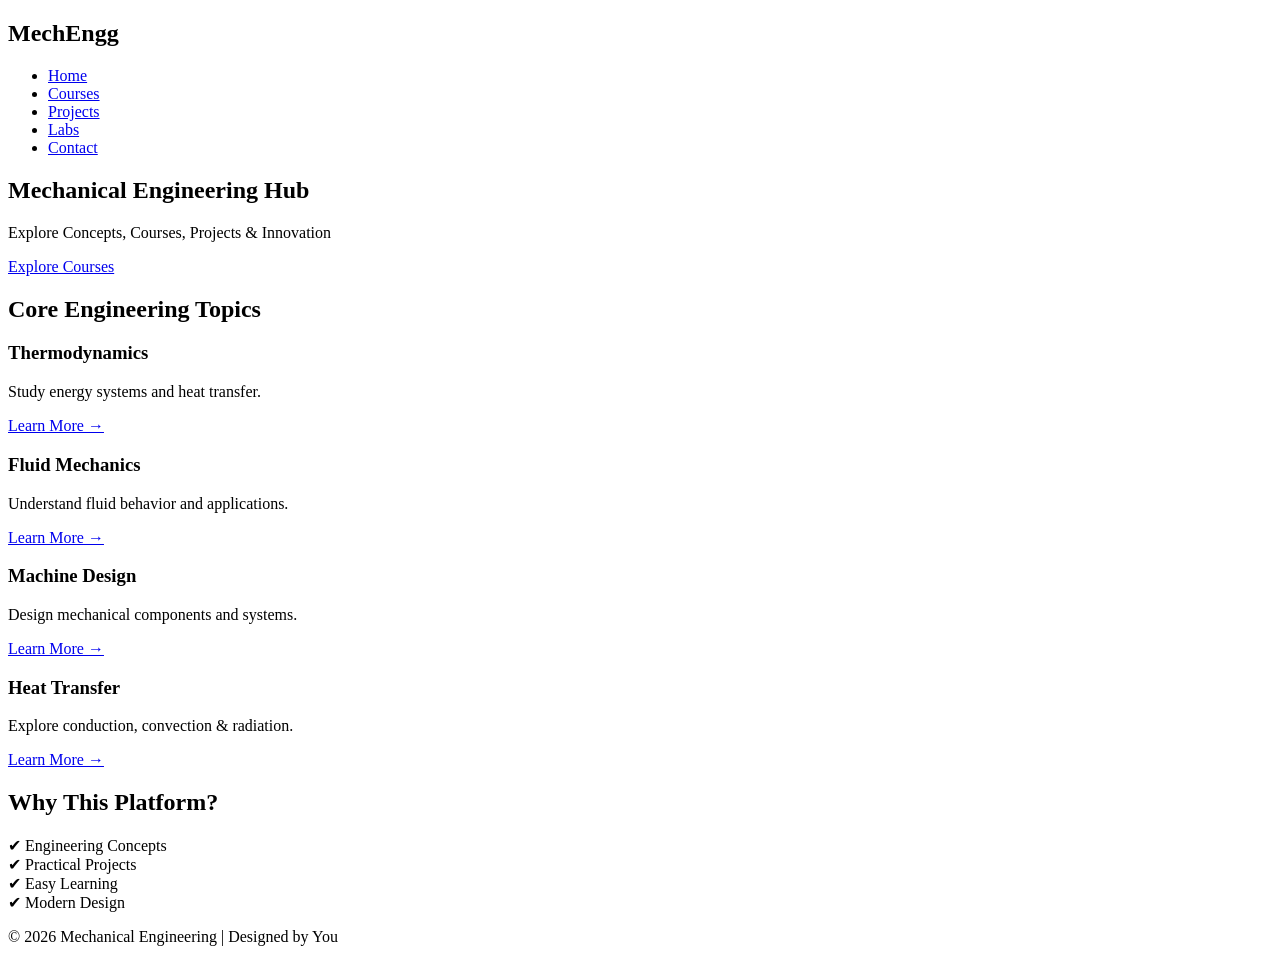
==== index.html @ f903ee6c "Update index.html" ====
<!DOCTYPE html>
<html lang="en">
<head>
<meta charset="UTF-8">
<meta name="viewport" content="width=device-width, initial-scale=1.0">
<title>Mechanical Engineering</title>
<link rel="stylesheet" href="css/style.css">
</head>

<body>

<!-- NAVBAR -->
<nav class="navbar">
    <h2 class="logo">MechEngg</h2>
    <ul>
        <li><a href="index.html">Home</a></li>
        <li><a href="courses.html">Courses</a></li>
        <li><a href="projects.html">Projects</a></li>
        <li><a href="labs.html">Labs</a></li>
        <li><a href="contact.html">Contact</a></li>
    </ul>
</nav>

<!-- HERO SECTION -->
<section class="hero">
    <h1>Mechanical Engineering Hub</h1>
    <p>Explore Concepts, Courses, Projects & Innovation</p>
    <a href="courses.html" class="btn">Explore Courses</a>
</section>

<!-- TOPICS SECTION -->
<section class="topics">
    <h2>Core Engineering Topics</h2>

    <div class="cards">

        <div class="card">
            <h3>Thermodynamics</h3>
            <p>Study energy systems and heat transfer.</p>
            <a href="thermodynamics.html">Learn More →</a>
        </div>

        <div class="card">
            <h3>Fluid Mechanics</h3>
            <p>Understand fluid behavior and applications.</p>
            <a href="fluid.html">Learn More →</a>
        </div>

        <div class="card">
            <h3>Machine Design</h3>
            <p>Design mechanical components and systems.</p>
            <a href="design.html">Learn More →</a>
        </div>

        <div class="card">
            <h3>Heat Transfer</h3>
            <p>Explore conduction, convection & radiation.</p>
            <a href="heat.html">Learn More →</a>
        </div>

    </div>
</section>

<!-- FEATURES SECTION -->
<section class="features">
    <h2>Why This Platform?</h2>

    <div class="feature-box">
        <div>✔ Engineering Concepts</div>
        <div>✔ Practical Projects</div>
        <div>✔ Easy Learning</div>
        <div>✔ Modern Design</div>
    </div>
</section>

<!-- FOOTER -->
<footer>
    <p>© 2026 Mechanical Engineering | Designed by You</p>
</footer>

</body>
</html>
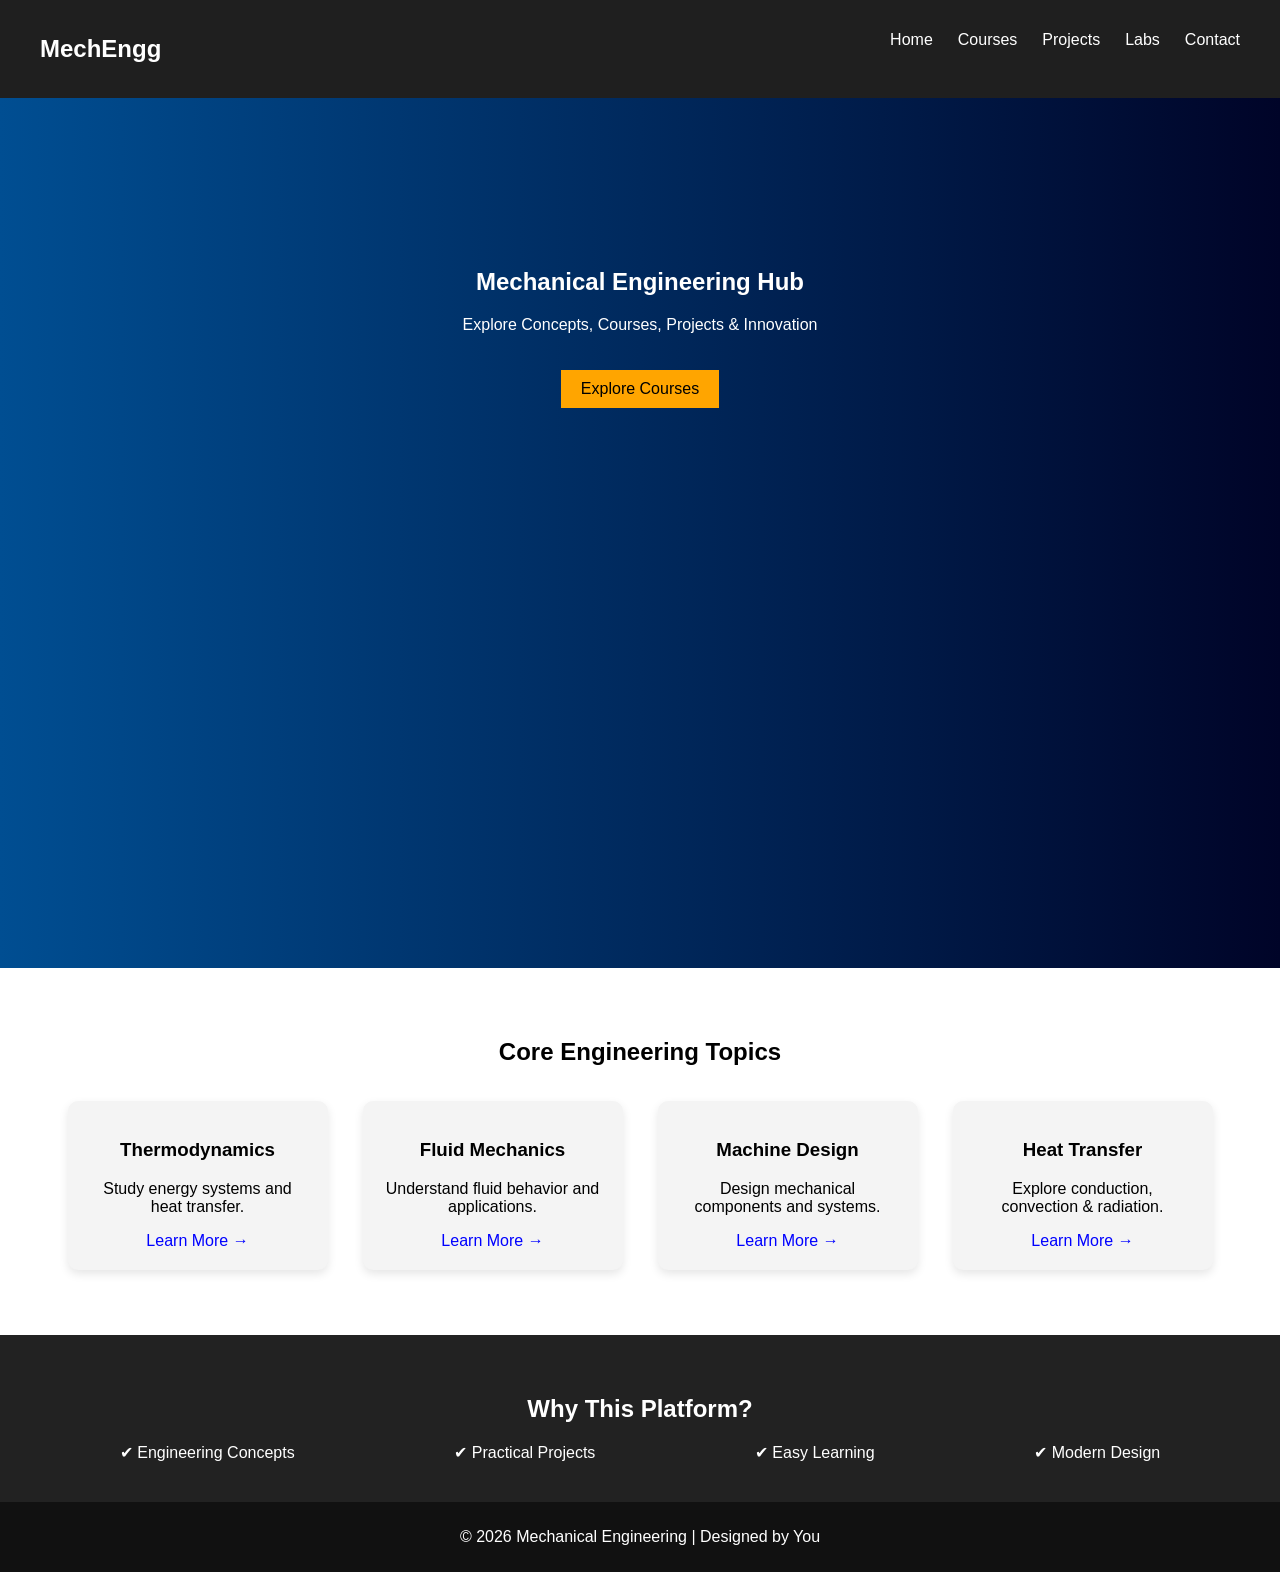
==== commit 7ceb1c12: "Update index.html" ====
--- a/index.html
+++ b/index.html
@@ -4,7 +4,7 @@
 <meta charset="UTF-8">
 <meta name="viewport" content="width=device-width, initial-scale=1.0">
 <title>Mechanical Engineering</title>
-<link rel="stylesheet" href="css/style.css">
+<link rel="stylesheet" href="style.css">
 </head>
 
 <body>
--- a/style.css
+++ b/style.css
@@ -0,0 +1,93 @@
+body {
+    margin: 0;
+    font-family: Arial, sans-serif; 
+}
+
+/* NAVBAR */
+.navbar {
+    display: flex;
+    justify-content: space-between;
+    background: #1f1f1f;
+    color: white;
+    padding: 15px 40px;
+}
+
+.navbar ul {
+    display: flex;
+    list-style: none;
+}
+
+.navbar ul li {
+    margin-left: 25px;
+}
+
+.navbar a {
+    color: white;
+    text-decoration: none;
+}
+
+/* HERO */
+.hero {
+    height: 80vh;
+    background: linear-gradient(to right, #004e92, #000428);
+    color: white;
+    text-align: center;
+    padding-top: 150px;
+}
+
+.hero .btn {
+    background: orange;
+    padding: 10px 20px;
+    color: black;
+    text-decoration: none;
+    margin-top: 20px;
+    display: inline-block;
+}
+
+/* TOPICS */
+.topics {
+    padding: 50px;
+    text-align: center;
+}
+
+.cards {
+    display: flex;
+    justify-content: space-around;
+    flex-wrap: wrap;
+}
+
+.card {
+    width: 220px;
+    padding: 20px;
+    margin: 15px;
+    border-radius: 10px;
+    background: #f4f4f4;
+    box-shadow: 0px 4px 10px rgba(0,0,0,0.1);
+}
+
+.card a {
+    text-decoration: none;
+    color: blue;
+}
+
+/* FEATURES */
+.features {
+    background: #222;
+    color: white;
+    padding: 40px;
+    text-align: center;
+}
+
+.feature-box {
+    display: flex;
+    justify-content: space-around;
+    margin-top: 20px;
+}
+
+/* FOOTER */
+footer {
+    text-align: center;
+    padding: 10px;
+    background: #111;
+    color: white;
+}
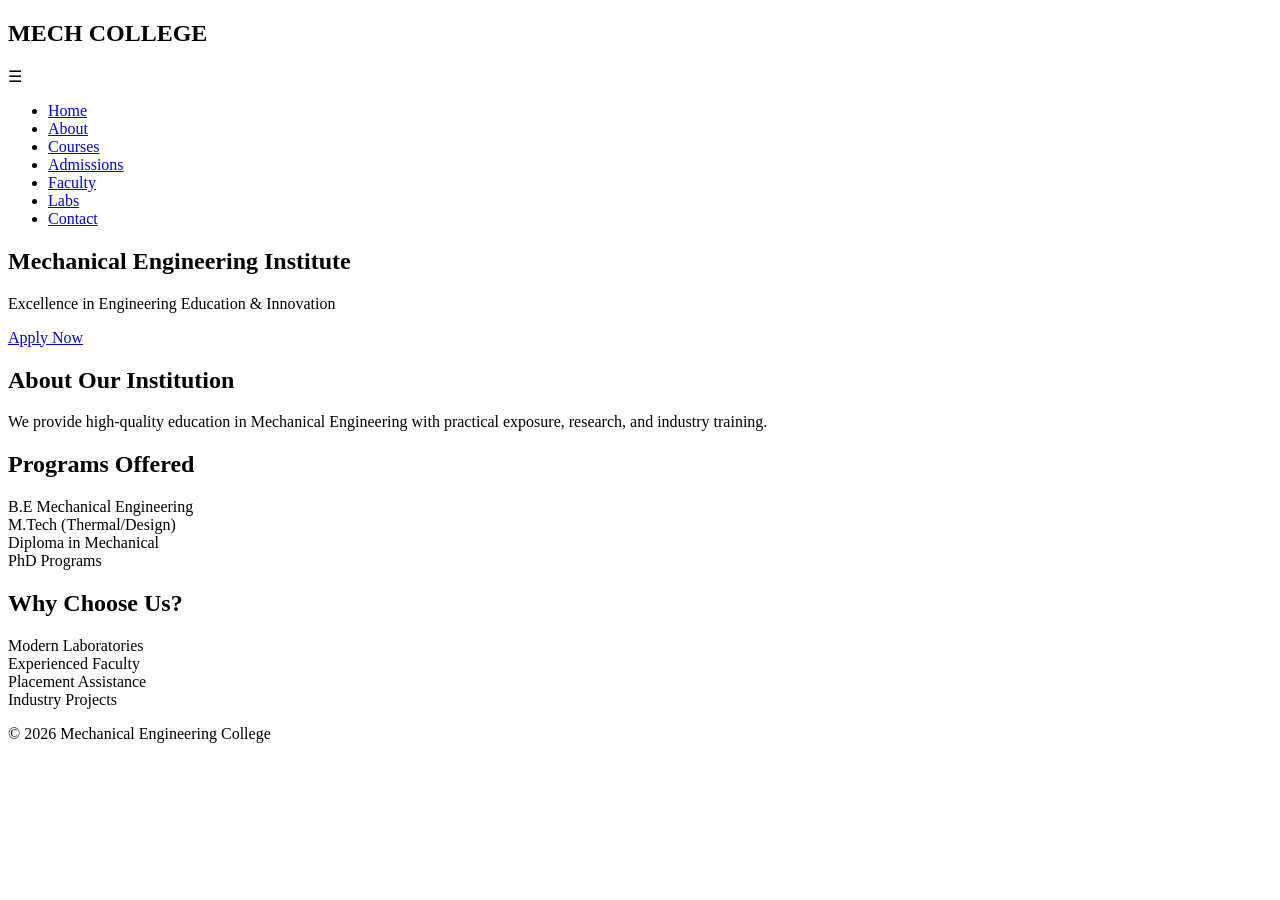
==== commit c542c05b: "Update index.html" ====
--- a/index.html
+++ b/index.html
@@ -3,80 +3,74 @@
 <head>
 <meta charset="UTF-8">
 <meta name="viewport" content="width=device-width, initial-scale=1.0">
-<title>Mechanical Engineering</title>
-<link rel="stylesheet" href="style.css">
+<title>Mechanical Engineering College</title>
+<link rel="stylesheet" href="css/style.css">
 </head>
 
 <body>
 
 <!-- NAVBAR -->
-<nav class="navbar">
-    <h2 class="logo">MechEngg</h2>
-    <ul>
-        <li><a href="index.html">Home</a></li>
-        <li><a href="courses.html">Courses</a></li>
-        <li><a href="projects.html">Projects</a></li>
-        <li><a href="labs.html">Labs</a></li>
-        <li><a href="contact.html">Contact</a></li>
-    </ul>
-</nav>
+<header class="navbar">
+    <h2 class="logo">MECH COLLEGE</h2>
 
-<!-- HERO SECTION -->
+    <div class="menu-toggle" onclick="toggleMenu()">☰</div>
+
+    <nav>
+        <ul id="menu">
+            <li><a href="index.html">Home</a></li>
+            <li><a href="about.html">About</a></li>
+            <li><a href="courses.html">Courses</a></li>
+            <li><a href="admissions.html">Admissions</a></li>
+            <li><a href="faculty.html">Faculty</a></li>
+            <li><a href="labs.html">Labs</a></li>
+            <li><a href="contact.html">Contact</a></li>
+        </ul>
+    </nav>
+</header>
+
+<!-- HERO -->
 <section class="hero">
-    <h1>Mechanical Engineering Hub</h1>
-    <p>Explore Concepts, Courses, Projects & Innovation</p>
-    <a href="courses.html" class="btn">Explore Courses</a>
+    <h1>Mechanical Engineering Institute</h1>
+    <p>Excellence in Engineering Education & Innovation</p>
+    <a href="admissions.html" class="btn">Apply Now</a>
 </section>
 
-<!-- TOPICS SECTION -->
-<section class="topics">
-    <h2>Core Engineering Topics</h2>
+<!-- ABOUT -->
+<section class="section">
+    <h2>About Our Institution</h2>
+    <p>We provide high-quality education in Mechanical Engineering with practical exposure, research, and industry training.</p>
+</section>
 
-    <div class="cards">
+<!-- COURSES -->
+<section class="section light">
+    <h2>Programs Offered</h2>
 
-        <div class="card">
-            <h3>Thermodynamics</h3>
-            <p>Study energy systems and heat transfer.</p>
-            <a href="thermodynamics.html">Learn More →</a>
-        </div>
-
-        <div class="card">
-            <h3>Fluid Mechanics</h3>
-            <p>Understand fluid behavior and applications.</p>
-            <a href="fluid.html">Learn More →</a>
-        </div>
-
-        <div class="card">
-            <h3>Machine Design</h3>
-            <p>Design mechanical components and systems.</p>
-            <a href="design.html">Learn More →</a>
-        </div>
-
-        <div class="card">
-            <h3>Heat Transfer</h3>
-            <p>Explore conduction, convection & radiation.</p>
-            <a href="heat.html">Learn More →</a>
-        </div>
-
+    <div class="grid">
+        <div class="card">B.E Mechanical Engineering</div>
+        <div class="card">M.Tech (Thermal/Design)</div>
+        <div class="card">Diploma in Mechanical</div>
+        <div class="card">PhD Programs</div>
     </div>
 </section>
 
-<!-- FEATURES SECTION -->
-<section class="features">
-    <h2>Why This Platform?</h2>
+<!-- FEATURES -->
+<section class="section">
+    <h2>Why Choose Us?</h2>
 
-    <div class="feature-box">
-        <div>✔ Engineering Concepts</div>
-        <div>✔ Practical Projects</div>
-        <div>✔ Easy Learning</div>
-        <div>✔ Modern Design</div>
+    <div class="grid">
+        <div class="card">Modern Laboratories</div>
+        <div class="card">Experienced Faculty</div>
+        <div class="card">Placement Assistance</div>
+        <div class="card">Industry Projects</div>
     </div>
 </section>
 
 <!-- FOOTER -->
 <footer>
-    <p>© 2026 Mechanical Engineering | Designed by You</p>
+    <p>© 2026 Mechanical Engineering College</p>
 </footer>
+
+<script src="js/script.js"></script>
 
 </body>
 </html>
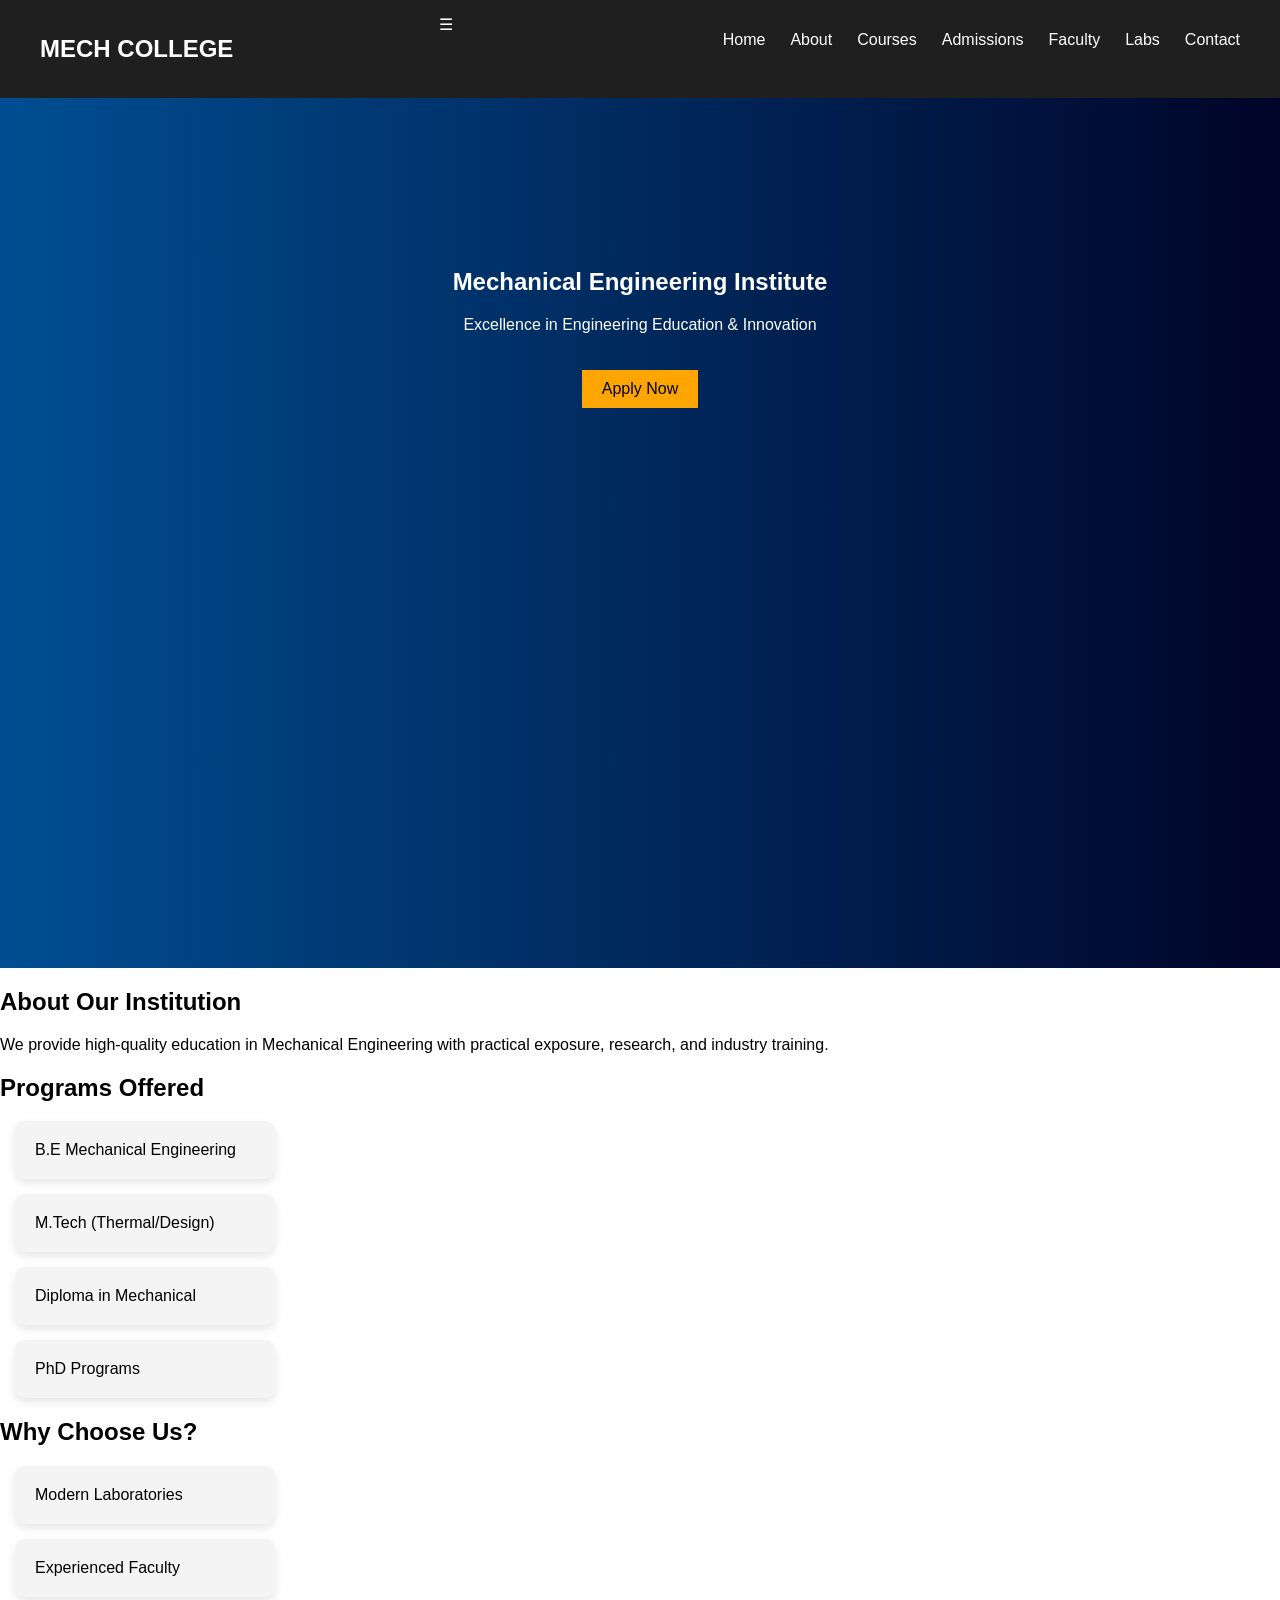
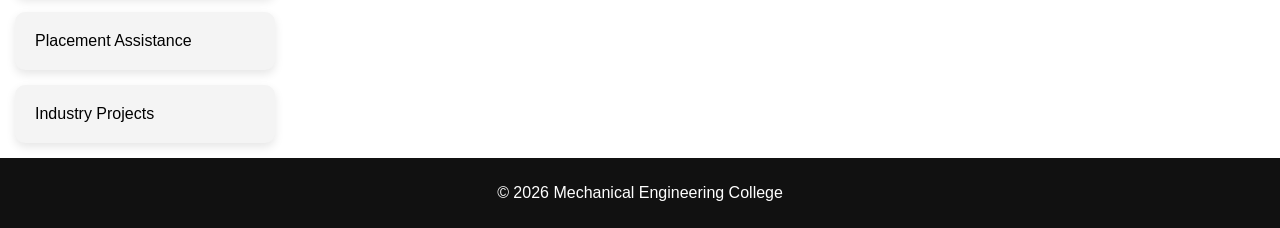
==== commit 80e46938: "Update index.html" ====
--- a/index.html
+++ b/index.html
@@ -4,7 +4,7 @@
 <meta charset="UTF-8">
 <meta name="viewport" content="width=device-width, initial-scale=1.0">
 <title>Mechanical Engineering College</title>
-<link rel="stylesheet" href="css/style.css">
+<link rel="stylesheet" href="style.css">
 </head>
 
 <body>
--- a/style.css
+++ b/style.css
@@ -0,0 +1,93 @@
+body {
+    margin: 0;
+    font-family: Arial, sans-serif; 
+}
+
+/* NAVBAR */
+.navbar {
+    display: flex;
+    justify-content: space-between;
+    background: #1f1f1f;
+    color: white;
+    padding: 15px 40px;
+}
+
+.navbar ul {
+    display: flex;
+    list-style: none;
+}
+
+.navbar ul li {
+    margin-left: 25px;
+}
+
+.navbar a {
+    color: white;
+    text-decoration: none;
+}
+
+/* HERO */
+.hero {
+    height: 80vh;
+    background: linear-gradient(to right, #004e92, #000428);
+    color: white;
+    text-align: center;
+    padding-top: 150px;
+}
+
+.hero .btn {
+    background: orange;
+    padding: 10px 20px;
+    color: black;
+    text-decoration: none;
+    margin-top: 20px;
+    display: inline-block;
+}
+
+/* TOPICS */
+.topics {
+    padding: 50px;
+    text-align: center;
+}
+
+.cards {
+    display: flex;
+    justify-content: space-around;
+    flex-wrap: wrap;
+}
+
+.card {
+    width: 220px;
+    padding: 20px;
+    margin: 15px;
+    border-radius: 10px;
+    background: #f4f4f4;
+    box-shadow: 0px 4px 10px rgba(0,0,0,0.1);
+}
+
+.card a {
+    text-decoration: none;
+    color: blue;
+}
+
+/* FEATURES */
+.features {
+    background: #222;
+    color: white;
+    padding: 40px;
+    text-align: center;
+}
+
+.feature-box {
+    display: flex;
+    justify-content: space-around;
+    margin-top: 20px;
+}
+
+/* FOOTER */
+footer {
+    text-align: center;
+    padding: 10px;
+    background: #111;
+    color: white;
+}
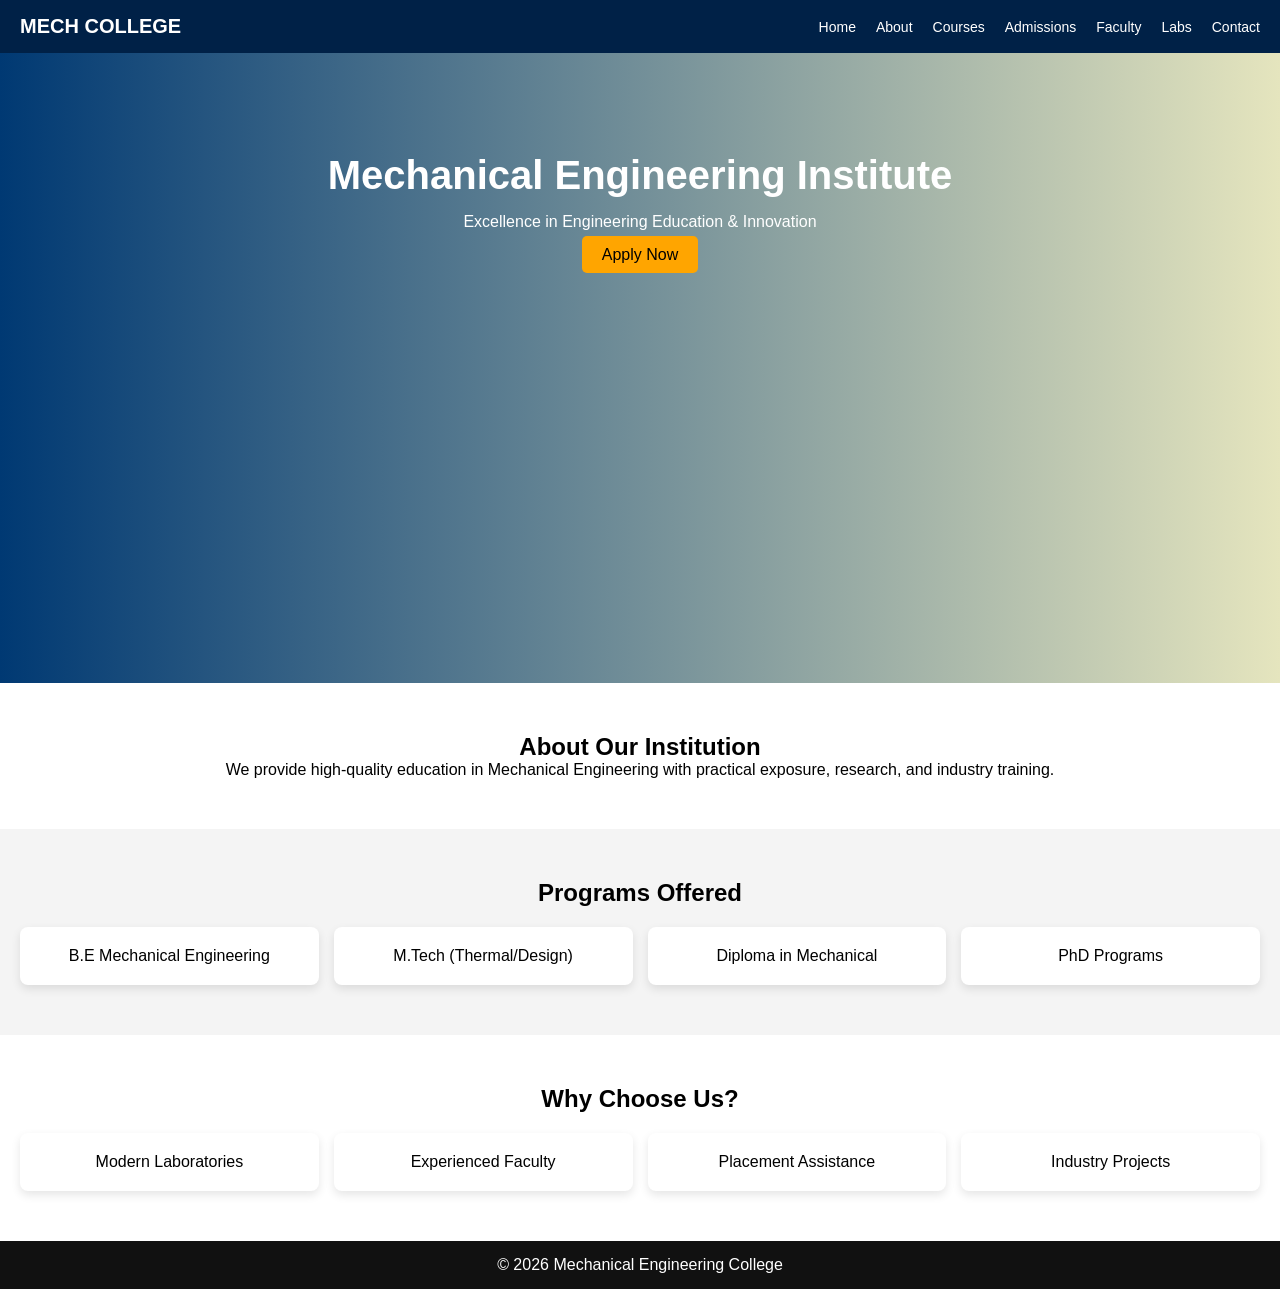
==== commit 44ae5db4: "Update index.html" ====
--- a/index.html
+++ b/index.html
@@ -4,7 +4,7 @@
 <meta charset="UTF-8">
 <meta name="viewport" content="width=device-width, initial-scale=1.0">
 <title>Mechanical Engineering College</title>
-<link rel="stylesheet" href="style.css">
+<link rel="stylesheet" href="style.css"> 
 </head>
 
 <body>
--- a/style.css
+++ b/style.css
@@ -1,93 +1,151 @@
+/* RESET */
+* {
+    margin: 0;
+    padding: 0;
+    box-sizing: border-box;
+}
+
 body {
-    margin: 0;
-    font-family: Arial, sans-serif; 
+    font-family: Arial, sans-serif;
 }
 
 /* NAVBAR */
 .navbar {
     display: flex;
     justify-content: space-between;
-    background: #1f1f1f;
+    align-items: center;
+    background: #002147;
     color: white;
-    padding: 15px 40px;
+    padding: 15px 20px;
+    flex-wrap: wrap;
 }
 
+.logo {
+    font-size: 20px;
+}
+
+/* NAV MENU */
 .navbar ul {
     display: flex;
     list-style: none;
 }
 
 .navbar ul li {
-    margin-left: 25px;
+    margin-left: 20px;
 }
 
 .navbar a {
     color: white;
     text-decoration: none;
+    font-size: 14px;
+}
+
+/* MOBILE MENU BUTTON */
+.menu-toggle {
+    display: none;
+    font-size: 24px;
+    cursor: pointer;
 }
 
 /* HERO */
 .hero {
-    height: 80vh;
-    background: linear-gradient(to right, #004e92, #000428);
+    min-height: 70vh;
+    background: linear-gradient(to right, #003973, #e5e5be);
     color: white;
     text-align: center;
-    padding-top: 150px;
+    padding: 100px 20px;
 }
 
-.hero .btn {
+.hero h1 {
+    font-size: 2.5rem;
+}
+
+.hero p {
+    margin: 15px 0;
+}
+
+.btn {
+    padding: 10px 20px;
     background: orange;
-    padding: 10px 20px;
     color: black;
     text-decoration: none;
-    margin-top: 20px;
-    display: inline-block;
+    border-radius: 5px;
 }
 
-/* TOPICS */
-.topics {
-    padding: 50px;
+/* SECTIONS */
+.section {
+    padding: 50px 20px;
     text-align: center;
 }
 
-.cards {
-    display: flex;
-    justify-content: space-around;
-    flex-wrap: wrap;
+.light {
+    background: #f4f4f4;
+}
+
+/* GRID */
+.grid {
+    display: grid;
+    grid-template-columns: repeat(4, 1fr);
+    gap: 15px;
+    margin-top: 20px;
 }
 
 .card {
-    width: 220px;
+    background: white;
     padding: 20px;
-    margin: 15px;
-    border-radius: 10px;
-    background: #f4f4f4;
+    border-radius: 8px;
     box-shadow: 0px 4px 10px rgba(0,0,0,0.1);
-}
-
-.card a {
-    text-decoration: none;
-    color: blue;
-}
-
-/* FEATURES */
-.features {
-    background: #222;
-    color: white;
-    padding: 40px;
-    text-align: center;
-}
-
-.feature-box {
-    display: flex;
-    justify-content: space-around;
-    margin-top: 20px;
 }
 
 /* FOOTER */
 footer {
-    text-align: center;
-    padding: 10px;
     background: #111;
     color: white;
+    text-align: center;
+    padding: 15px;
 }
+
+/* ========================= */
+/* RESPONSIVE DESIGN */
+/* ========================= */
+
+/* Tablet */
+@media (max-width: 992px) {
+    .grid {
+        grid-template-columns: repeat(2, 1fr);
+    }
+}
+
+/* Mobile */
+@media (max-width: 600px) {
+
+    .menu-toggle {
+        display: block;
+    }
+
+    .navbar ul {
+        display: none;
+        flex-direction: column;
+        width: 100%;
+    }
+
+    .navbar ul.active {
+        display: flex;
+    }
+
+    .navbar ul li {
+        margin: 10px 0;
+    }
+
+    .hero {
+        padding: 60px 15px;
+    }
+
+    .hero h1 {
+        font-size: 1.5rem;
+    }
+
+    .grid {
+        grid-template-columns: 1fr;
+    }
+}
